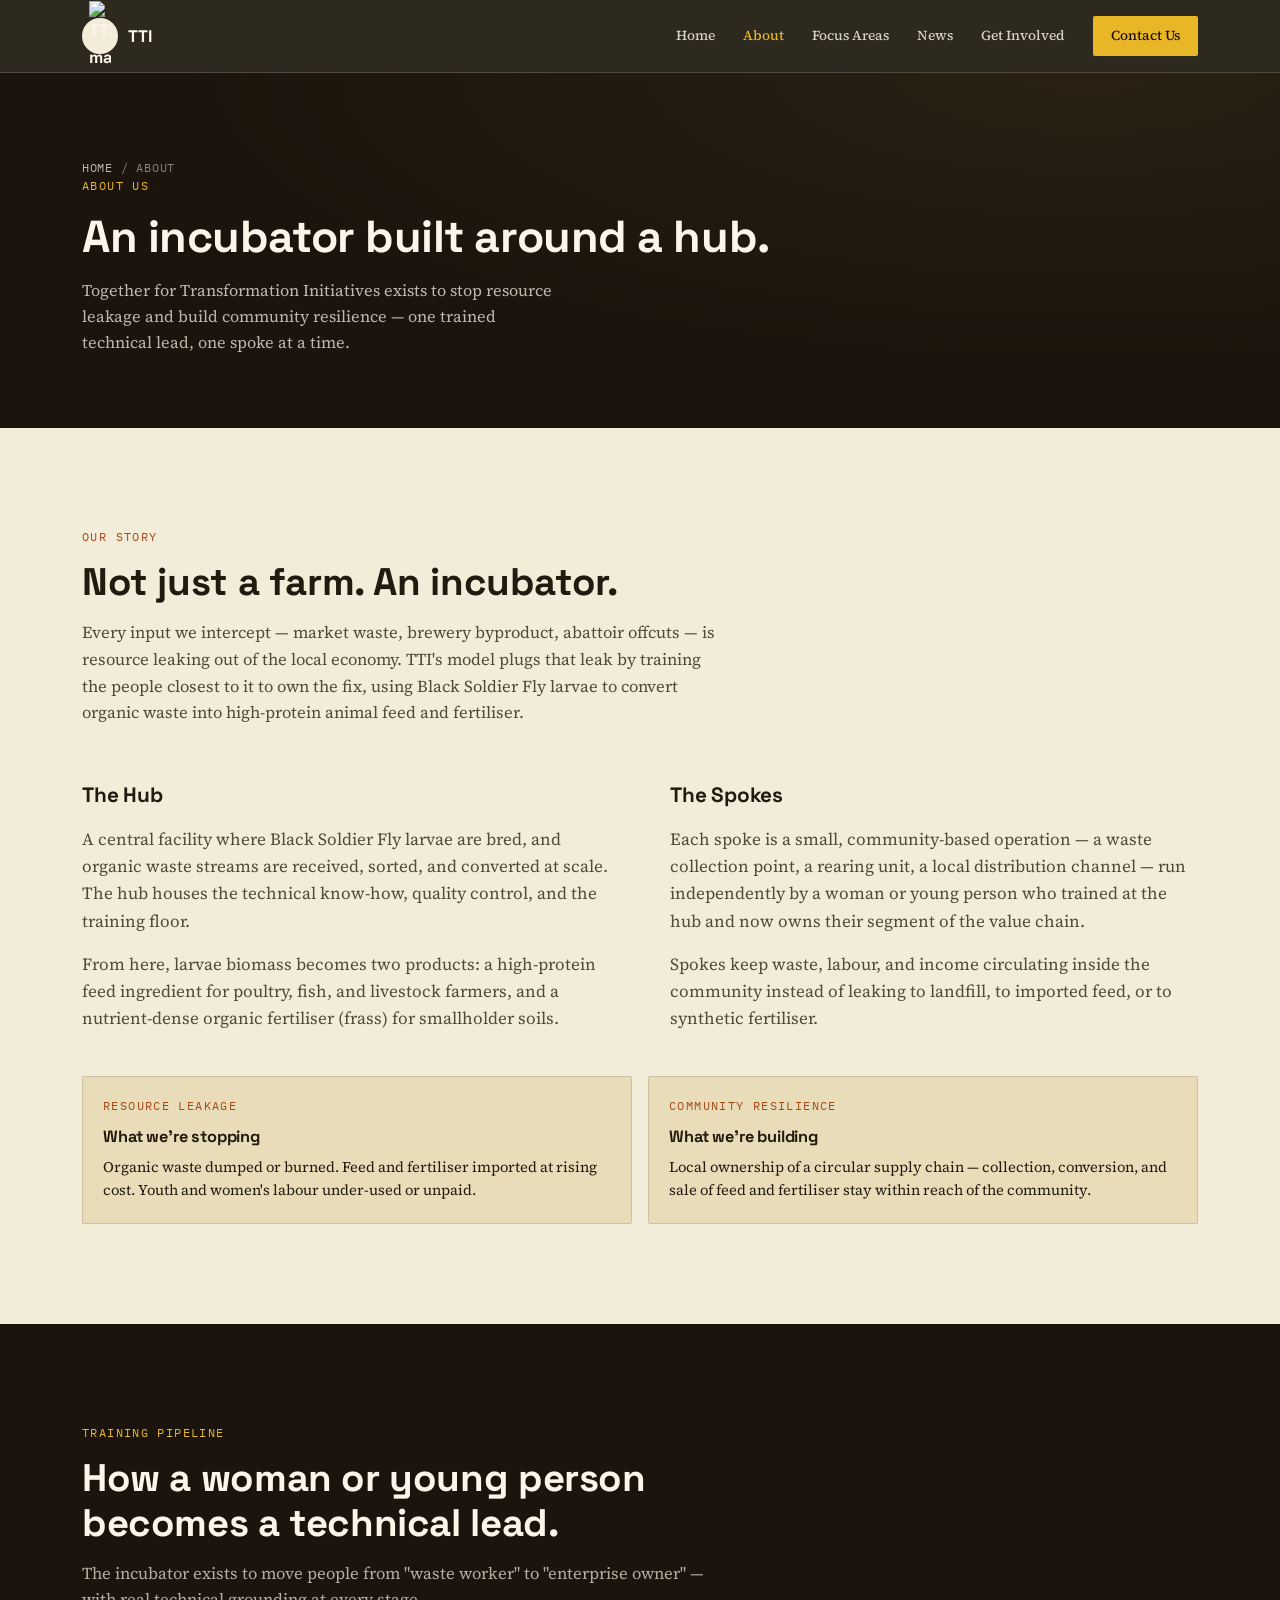
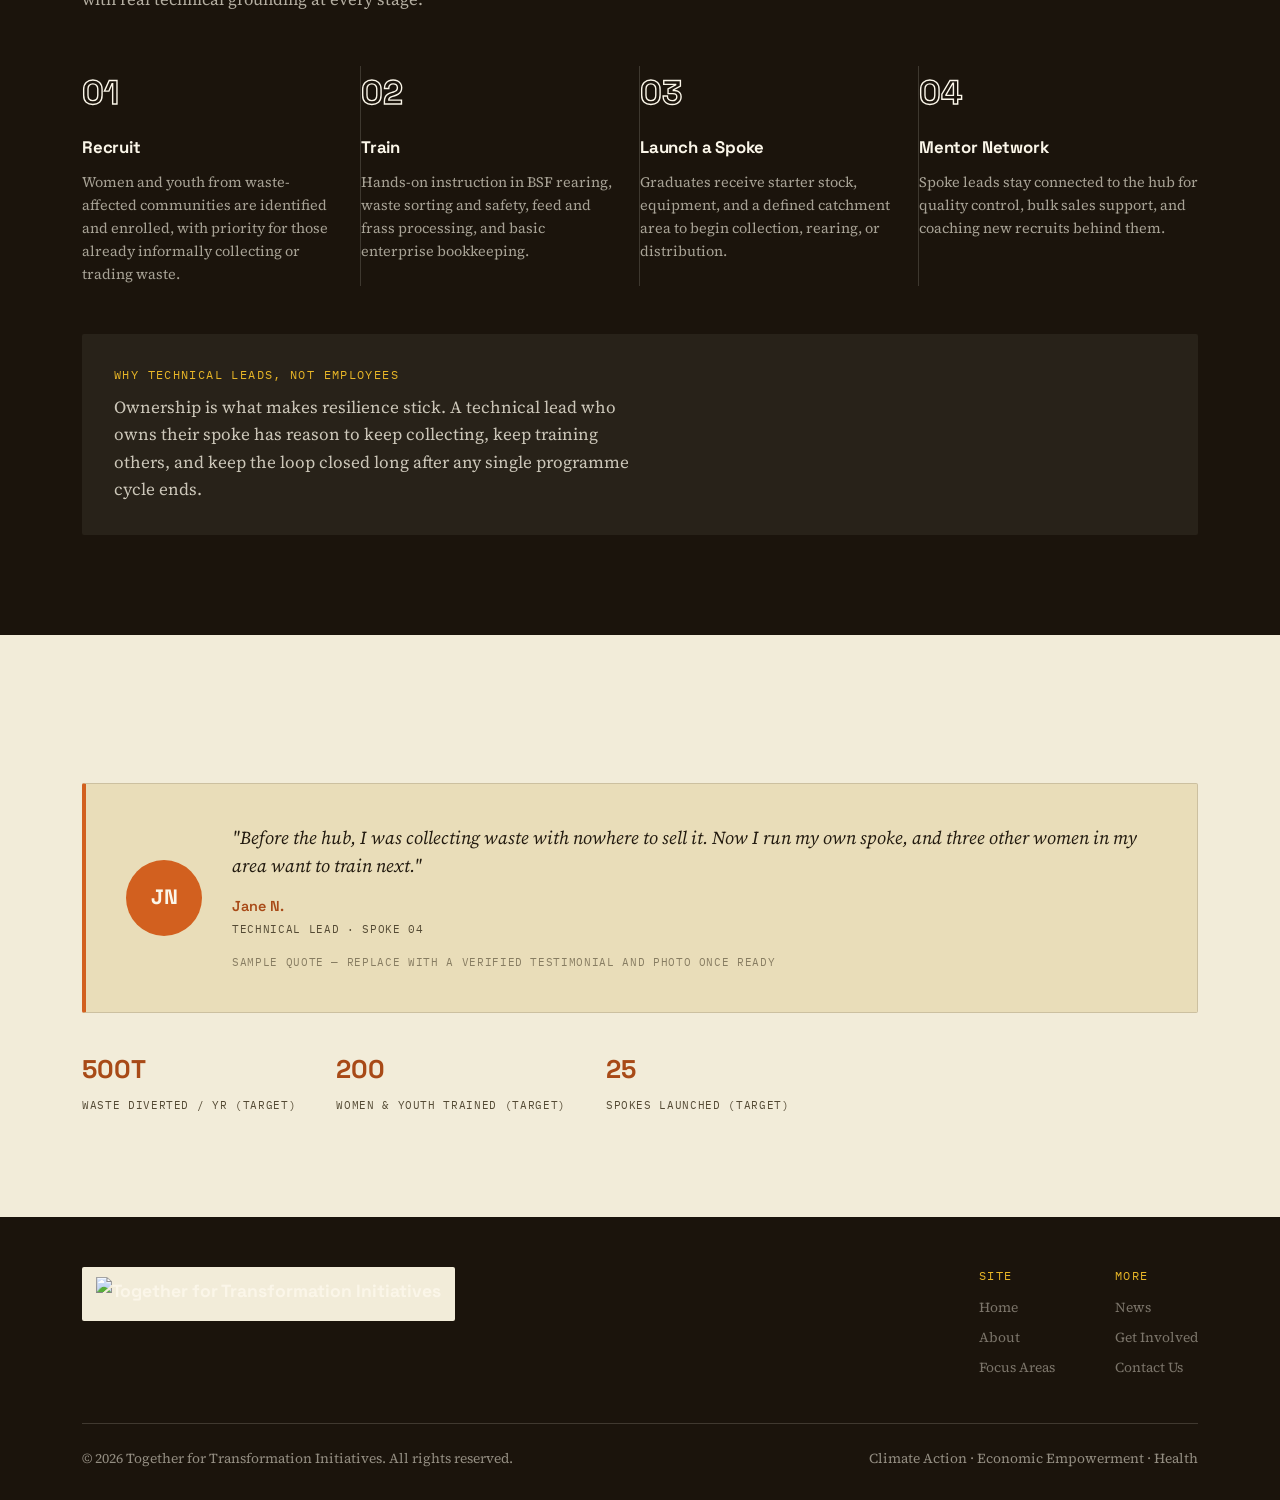
==== about.html @ a58166a5 "Add files via upload" ====
<!DOCTYPE html>
<html lang="en">
<head>
<meta charset="UTF-8">
<meta name="viewport" content="width=device-width, initial-scale=1.0">
<title>About Us | Together for Transformation Initiatives</title>
<meta name="description" content="TTI is a hub-and-spoke incubator training women and youth as technical leads in circular bio-economy enterprise.">
<link rel="stylesheet" href="styles.css">
</head>
<body>

<header class="site-nav">
  <div class="nav-inner">
    <a href="index.html" class="brand">
      <span class="mark-chip"><img src="assets/logo-icon-small.png" alt="TTI mark"></span>
      TTI
    </a>
    <button class="nav-toggle" id="navToggle" aria-label="Toggle menu">☰</button>
    <nav class="nav-links" id="navLinks">
      <a href="index.html" data-page="index.html">Home</a>
      <a href="about.html" data-page="about.html">About</a>
      <a href="focus-areas.html" data-page="focus-areas.html">Focus Areas</a>
      <a href="news.html" data-page="news.html">News</a>
      <a href="get-involved.html" data-page="get-involved.html">Get Involved</a>
      <a href="contact.html" data-page="contact.html" class="nav-cta">Contact Us</a>
    </nav>
  </div>
</header>

<section class="page-banner">
  <div class="wrap">
    <div class="crumb"><a href="index.html">Home</a><span>/</span><span>About</span></div>
    <span class="mono">About Us</span>
    <h1>An incubator built around a hub.</h1>
    <p>Together for Transformation Initiatives exists to stop resource leakage and build community resilience — one trained technical lead, one spoke at a time.</p>
  </div>
</section>

<!-- ================= MISSION ================= -->
<section class="pad">
  <div class="wrap">
    <div class="section-head reveal">
      <span class="mono">Our Story</span>
      <h2>Not just a farm. An incubator.</h2>
      <p>Every input we intercept — market waste, brewery byproduct, abattoir offcuts — is resource leaking out of the local economy. TTI's model plugs that leak by training the people closest to it to own the fix, using Black Soldier Fly larvae to convert organic waste into high-protein animal feed and fertiliser.</p>
    </div>

    <div class="model-grid">
      <div class="reveal">
        <h3>The Hub</h3>
        <p>A central facility where Black Soldier Fly larvae are bred, and organic waste streams are received, sorted, and converted at scale. The hub houses the technical know-how, quality control, and the training floor.</p>
        <p>From here, larvae biomass becomes two products: a high-protein feed ingredient for poultry, fish, and livestock farmers, and a nutrient-dense organic fertiliser (frass) for smallholder soils.</p>
      </div>
      <div class="reveal">
        <h3>The Spokes</h3>
        <p>Each spoke is a small, community-based operation — a waste collection point, a rearing unit, a local distribution channel — run independently by a woman or young person who trained at the hub and now owns their segment of the value chain.</p>
        <p>Spokes keep waste, labour, and income circulating inside the community instead of leaking to landfill, to imported feed, or to synthetic fertiliser.</p>
      </div>
    </div>

    <div class="hub-spoke-explain">
      <div class="mini-card reveal">
        <span class="mono">Resource Leakage</span>
        <h4>What we're stopping</h4>
        <p>Organic waste dumped or burned. Feed and fertiliser imported at rising cost. Youth and women's labour under-used or unpaid.</p>
      </div>
      <div class="mini-card reveal">
        <span class="mono">Community Resilience</span>
        <h4>What we're building</h4>
        <p>Local ownership of a circular supply chain — collection, conversion, and sale of feed and fertiliser stay within reach of the community.</p>
      </div>
    </div>
  </div>
</section>

<!-- ================= INCUBATOR ================= -->
<section class="pad process-dark" id="incubator">
  <div class="wrap">
    <div class="section-head reveal">
      <span class="mono">Training Pipeline</span>
      <h2>How a woman or young person becomes a technical lead.</h2>
      <p style="color:rgba(245,240,225,0.7);">The incubator exists to move people from "waste worker" to "enterprise owner" — with real technical grounding at every stage.</p>
    </div>

    <div class="stages" style="color:var(--cream-text);">
      <div class="stage reveal" style="border-color:var(--line-dark);">
        <span class="stage-num" style="-webkit-text-stroke-color:var(--cream-text);">01</span>
        <h4 style="color:var(--cream-text);">Recruit</h4>
        <p style="color:rgba(245,240,225,0.65);">Women and youth from waste-affected communities are identified and enrolled, with priority for those already informally collecting or trading waste.</p>
      </div>
      <div class="stage reveal" style="border-color:var(--line-dark);">
        <span class="stage-num" style="-webkit-text-stroke-color:var(--cream-text);">02</span>
        <h4 style="color:var(--cream-text);">Train</h4>
        <p style="color:rgba(245,240,225,0.65);">Hands-on instruction in BSF rearing, waste sorting and safety, feed and frass processing, and basic enterprise bookkeeping.</p>
      </div>
      <div class="stage reveal" style="border-color:var(--line-dark);">
        <span class="stage-num" style="-webkit-text-stroke-color:var(--cream-text);">03</span>
        <h4 style="color:var(--cream-text);">Launch a Spoke</h4>
        <p style="color:rgba(245,240,225,0.65);">Graduates receive starter stock, equipment, and a defined catchment area to begin collection, rearing, or distribution.</p>
      </div>
      <div class="stage reveal" style="border-color:transparent;">
        <span class="stage-num" style="-webkit-text-stroke-color:var(--cream-text);">04</span>
        <h4 style="color:var(--cream-text);">Mentor Network</h4>
        <p style="color:rgba(245,240,225,0.65);">Spoke leads stay connected to the hub for quality control, bulk sales support, and coaching new recruits behind them.</p>
      </div>
    </div>

    <div class="incubator-note reveal" style="background:rgba(245,240,225,0.06);">
      <div>
        <span class="mono">Why Technical Leads, Not Employees</span>
        <p>Ownership is what makes resilience stick. A technical lead who owns their spoke has reason to keep collecting, keep training others, and keep the loop closed long after any single programme cycle ends.</p>
      </div>
    </div>
  </div>
</section>

<!-- ================= TESTIMONIAL ================= -->
<section class="pad">
  <div class="wrap">
    <div class="testimonial reveal">
      <div class="testimonial-avatar">JN</div>
      <div>
        <blockquote>"Before the hub, I was collecting waste with nowhere to sell it. Now I run my own spoke, and three other women in my area want to train next."</blockquote>
        <cite>Jane N.</cite>
        <span class="role">Technical Lead · Spoke 04</span>
        <div class="testimonial-flag">Sample quote — replace with a verified testimonial and photo once ready</div>
      </div>
    </div>

    <div class="mini-stats reveal">
      <div><span class="num">500T</span><span class="lbl">Waste diverted / yr (target)</span></div>
      <div><span class="num">200</span><span class="lbl">Women & youth trained (target)</span></div>
      <div><span class="num">25</span><span class="lbl">Spokes launched (target)</span></div>
    </div>
  </div>
</section>

<footer>
  <div class="wrap">
    <div class="footer-top">
      <div class="footer-brand">
        <span class="chip"><img src="assets/logo-full-small.png" alt="Together for Transformation Initiatives"></span>
      </div>
      <div class="footer-cols">
        <div class="footer-col">
          <span class="mono">Site</span>
          <a href="index.html">Home</a>
          <a href="about.html">About</a>
          <a href="focus-areas.html">Focus Areas</a>
        </div>
        <div class="footer-col">
          <span class="mono">More</span>
          <a href="news.html">News</a>
          <a href="get-involved.html">Get Involved</a>
          <a href="contact.html">Contact Us</a>
        </div>
      </div>
    </div>
    <div class="footer-bottom">
      <span>© 2026 Together for Transformation Initiatives. All rights reserved.</span>
      <span>Climate Action · Economic Empowerment · Health</span>
    </div>
  </div>
</footer>

<script src="script.js"></script>
</body>
</html>
---- styles.css ----
@import url('https://fonts.googleapis.com/css2?family=Space+Grotesk:wght@500;600;700&family=Source+Serif+4:opsz,wght@8..60,400;8..60,500;8..60,600&family=IBM+Plex+Mono:wght@400;500&display=swap');

:root{
  --soil-black:#1B140C;
  --soil-brown:#3D2E1A;
  --oat:#F2ECD9;
  --oat-deep:#E9DDB9;
  --gold:#E8B627;
  --gold-deep:#C99413;
  --green:#3E8A4C;
  --green-deep:#2C6B38;
  --sienna:#D2601F;
  --sienna-deep:#A84A17;
  --cream-text:#FBF6E9;
  --ink:#221A0F;
  --ink-soft:#544A34;
  --line:rgba(34,26,15,0.14);
  --line-dark:rgba(251,246,233,0.16);
}

*{box-sizing:border-box;}
html{scroll-behavior:smooth;}
body{
  margin:0;
  background:var(--oat);
  color:var(--ink);
  font-family:'Source Serif 4', serif;
  font-size:17px;
  line-height:1.6;
  -webkit-font-smoothing:antialiased;
}
h1,h2,h3,h4,.display{
  font-family:'Space Grotesk', sans-serif;
  letter-spacing:-0.01em;
  margin:0;
  color:inherit;
}
.mono{
  font-family:'IBM Plex Mono', monospace;
  text-transform:uppercase;
  letter-spacing:0.12em;
  font-size:0.72rem;
}
a{color:inherit;text-decoration:none;}
img,svg{display:block;max-width:100%;}
.wrap{max-width:1180px;margin:0 auto;padding:0 32px;}
section{position:relative;}

/* ---------- NAV ---------- */
header.site-nav{
  position:sticky;top:0;z-index:100;
  background:rgba(30,24,16,0.92);
  backdrop-filter:blur(8px);
  border-bottom:1px solid var(--line-dark);
}
.nav-inner{
  max-width:1180px;margin:0 auto;padding:16px 32px;
  display:flex;align-items:center;justify-content:space-between;
  color:var(--cream-text);
}
.brand{display:flex;align-items:center;gap:10px;font-family:'Space Grotesk',sans-serif;font-weight:700;font-size:1.05rem;color:var(--cream-text);}
.brand .mark-chip{
  width:36px;height:36px;border-radius:50%;background:var(--oat);
  display:flex;align-items:center;justify-content:center;flex-shrink:0;
}
.brand .mark-chip img{width:22px;height:auto;}
.mark-chip-full{width:auto;height:auto;border-radius:2px;padding:8px 12px;background:var(--oat);}
.mark-chip-full img{height:26px;width:auto;}
@media(max-width:500px){.mark-chip-full img{height:22px;}}
.nav-links{display:flex;gap:28px;align-items:center;}
.nav-links a{font-size:0.86rem;font-weight:500;color:var(--cream-text);opacity:0.82;transition:opacity .2s;}
.nav-links a:hover{opacity:1;}
.nav-cta{
  background:var(--gold);color:var(--soil-black)!important;opacity:1!important;
  padding:9px 18px;border-radius:2px;font-weight:600;font-size:0.82rem;
}
.nav-toggle{display:none;background:none;border:none;color:var(--cream-text);font-size:1.4rem;cursor:pointer;}

@media(max-width:860px){
  .nav-links{
    position:fixed;top:64px;left:0;right:0;background:var(--soil-black);
    flex-direction:column;align-items:flex-start;padding:22px 32px 30px;
    gap:18px;border-bottom:1px solid var(--line-dark);
    transform:translateY(-130%);transition:transform .3s ease;
  }
  .nav-links.open{transform:translateY(0);}
  .nav-toggle{display:block;}
}

/* ---------- HERO ---------- */
.hero{
  background:radial-gradient(120% 100% at 80% 0%, #2A2114 0%, var(--soil-black) 60%);
  color:var(--cream-text);
  overflow:hidden;
}
.hero-inner{
  max-width:1180px;margin:0 auto;padding:88px 32px 80px;
  display:grid;grid-template-columns:1.05fr 0.95fr;gap:40px;align-items:center;
}
.eyebrow{
  color:var(--gold);display:flex;align-items:center;gap:10px;margin-bottom:22px;
}
.eyebrow::before{content:"";width:22px;height:1px;background:var(--gold);display:inline-block;}
.hero h1{
  font-size:clamp(2.3rem,4.4vw,3.6rem);
  font-weight:700;line-height:1.06;
  color:var(--cream-text);
}
.hero h1 em{
  font-style:normal;color:var(--gold);
}
.hero p.lede{
  font-family:'Source Serif 4',serif;font-size:1.12rem;line-height:1.65;
  color:rgba(245,240,225,0.82);margin-top:22px;max-width:46ch;
}
.hero-ctas{display:flex;gap:14px;margin-top:34px;flex-wrap:wrap;}
.btn{
  display:inline-flex;align-items:center;gap:8px;
  padding:14px 24px;font-family:'Space Grotesk',sans-serif;font-weight:600;font-size:0.9rem;
  border-radius:2px;cursor:pointer;border:1px solid transparent;transition:transform .18s,background .18s;
}
.btn:hover{transform:translateY(-1px);}
.btn-primary{background:var(--gold);color:var(--soil-black);}
.btn-primary:hover{background:#e3b937;}
.btn-ghost{border-color:rgba(245,240,225,0.35);color:var(--cream-text);}
.btn-ghost:hover{border-color:var(--gold);color:var(--gold);}
.btn-dark{background:var(--soil-black);color:var(--cream-text);}
.btn-dark:hover{background:#000;}

.hero-strip{
  margin-top:52px;display:flex;gap:36px;flex-wrap:wrap;
  border-top:1px solid var(--line-dark);padding-top:22px;
}
.hero-strip div{font-family:'IBM Plex Mono',monospace;}
.hero-strip .num{color:var(--gold);font-size:1.3rem;display:block;font-weight:500;}
.hero-strip .lbl{font-size:0.68rem;letter-spacing:0.08em;text-transform:uppercase;opacity:0.65;}

/* ---------- RADIAL DIAGRAM (signature element) ---------- */
.radial-wrap{position:relative;display:flex;align-items:center;justify-content:center;}
.radial-wrap svg{width:100%;height:auto;max-width:440px;}
.spoke-orbit{
  transform-origin:250px 250px;
  animation:spin 60s linear infinite;
}
.spoke-orbit.reverse{animation:spin-rev 80s linear infinite;}
@keyframes spin{from{transform:rotate(0deg);}to{transform:rotate(360deg);}}
@keyframes spin-rev{from{transform:rotate(360deg);}to{transform:rotate(0deg);}}
.spoke-node text, .hub-label{
  transform-box:fill-box;transform-origin:center;
}
.counter-rotate{animation:spin-rev 60s linear infinite;transform-origin:250px 250px;}
.counter-rotate.rev2{animation:spin 80s linear infinite;}

@media (prefers-reduced-motion:reduce){
  .spoke-orbit,.spoke-orbit.reverse,.counter-rotate,.counter-rotate.rev2{animation:none;}
}

@media(max-width:900px){
  .hero-inner{grid-template-columns:1fr;padding-top:56px;}
  .radial-wrap{order:-1;margin-bottom:8px;}
  .radial-wrap svg{max-width:300px;}
}

/* ---------- SECTION HEADERS ---------- */
.section-head{max-width:640px;margin-bottom:52px;}
.section-head .mono{color:var(--sienna-deep);margin-bottom:14px;display:block;}
.section-head h2{font-size:clamp(1.7rem,3vw,2.4rem);font-weight:700;line-height:1.15;}
.section-head p{margin-top:16px;color:var(--ink-soft);font-size:1.04rem;}
section.pad{padding:100px 0;}
section.pad.tight{padding:80px 0;}

/* ---------- MODEL / ABOUT ---------- */
.model-grid{display:grid;grid-template-columns:1fr 1fr;gap:60px;align-items:start;}
.model-grid p{margin:0 0 16px;color:var(--ink-soft);}
.model-grid h3{font-size:1.3rem;margin-bottom:14px;}
.hub-spoke-explain{
  display:grid;grid-template-columns:1fr 1fr;gap:16px;margin-top:28px;
}
.mini-card{
  background:var(--oat-deep);border:1px solid var(--line);padding:20px;border-radius:2px;
}
.mini-card .mono{color:var(--sienna-deep);margin-bottom:8px;display:block;}
.mini-card h4{font-size:1.02rem;margin-bottom:6px;}
.mini-card p{font-size:0.92rem;margin:0;}

@media(max-width:860px){
  .model-grid{grid-template-columns:1fr;}
  .hub-spoke-explain{grid-template-columns:1fr;}
}

/* ---------- PROCESS ---------- */
.process-dark{background:var(--soil-black);color:var(--cream-text);}
.process-dark .section-head .mono{color:var(--gold);}
.process-dark .section-head p{color:rgba(245,240,225,0.7);}
.process-flow{
  display:grid;grid-template-columns:repeat(5,1fr);gap:0;position:relative;margin-top:10px;
}
.process-flow::before{
  content:"";position:absolute;top:36px;left:5%;right:5%;height:1px;
  background:linear-gradient(90deg, transparent, var(--gold) 8%, var(--gold) 92%, transparent);
  z-index:0;
}
.flow-step{position:relative;z-index:1;padding:0 10px;text-align:center;}
.flow-icon{
  width:72px;height:72px;border-radius:50%;background:var(--soil-brown);
  border:1px solid rgba(212,168,40,0.4);
  display:flex;align-items:center;justify-content:center;margin:0 auto 20px;
}
.flow-icon svg{width:32px;height:32px;}
.flow-step h4{font-size:0.96rem;margin-bottom:8px;color:var(--cream-text);}
.flow-step p{font-size:0.84rem;color:rgba(245,240,225,0.62);margin:0;}
.flow-arrow{position:absolute;top:30px;right:-14px;color:var(--gold);font-size:1.1rem;z-index:2;}

@media(max-width:860px){
  .process-flow{grid-template-columns:1fr;gap:36px;}
  .process-flow::before{display:none;}
  .flow-arrow{display:none;}
}

/* ---------- PILLARS ---------- */
.pillars-grid{display:grid;grid-template-columns:repeat(3,1fr);gap:24px;}
.pillar-card{
  border-top:4px solid var(--pillar-color);
  background:var(--oat-deep);padding:34px 28px;border-radius:2px;
  display:flex;flex-direction:column;height:100%;
}
.pillar-card.climate{--pillar-color:var(--green);}
.pillar-card.economic{--pillar-color:var(--gold-deep);}
.pillar-card.health{--pillar-color:var(--sienna);}
.pillar-icon{width:44px;height:44px;margin-bottom:20px;color:var(--pillar-color);}
.pillar-card h3{font-size:1.22rem;margin-bottom:12px;}
.pillar-card p{color:var(--ink-soft);font-size:0.96rem;margin:0 0 18px;flex-grow:1;}
.pillar-tag{
  font-family:'IBM Plex Mono',monospace;font-size:0.7rem;text-transform:uppercase;letter-spacing:0.08em;
  color:var(--pillar-color);border-top:1px solid var(--line);padding-top:14px;
}
@media(max-width:860px){.pillars-grid{grid-template-columns:1fr;}}

.pillars-intersect{
  margin-top:40px;text-align:center;font-family:'IBM Plex Mono',monospace;font-size:0.82rem;
  color:var(--ink-soft);padding:18px;border:1px dashed var(--line);
}

/* ---------- INCUBATOR ---------- */
.stages{display:grid;grid-template-columns:repeat(4,1fr);gap:0;counter-reset:stage;}
.stage{
  position:relative;padding:0 24px 0 0;border-right:1px solid var(--line);
}
.stage:last-child{border-right:none;padding-right:0;}
.stage-num{
  font-family:'Space Grotesk',sans-serif;font-weight:700;font-size:2.1rem;
  color:var(--oat-deep);-webkit-text-stroke:1.4px var(--ink);color:transparent;
  margin-bottom:14px;display:block;
}
.stage h4{font-size:1.05rem;margin-bottom:10px;}
.stage p{font-size:0.9rem;color:var(--ink-soft);margin:0;}
@media(max-width:860px){
  .stages{grid-template-columns:1fr;gap:32px;}
  .stage{border-right:none;border-left:2px solid var(--gold-deep);padding-left:20px;padding-right:0;}
}

.incubator-note{
  margin-top:48px;background:var(--soil-black);color:var(--cream-text);
  padding:32px;border-radius:2px;display:flex;gap:24px;align-items:flex-start;flex-wrap:wrap;
}
.incubator-note .mono{color:var(--gold);display:block;margin-bottom:10px;}
.incubator-note p{margin:0;max-width:60ch;color:rgba(245,240,225,0.8);}

/* ---------- TESTIMONIAL ---------- */
.testimonial{
  margin-top:48px;background:var(--oat-deep);border:1px solid var(--line);border-left:4px solid var(--sienna);
  padding:40px;border-radius:2px;display:grid;grid-template-columns:auto 1fr;gap:30px;align-items:center;
}
.testimonial-avatar{
  width:76px;height:76px;border-radius:50%;flex-shrink:0;
  background:var(--sienna);color:var(--cream-text);
  display:flex;align-items:center;justify-content:center;
  font-family:'Space Grotesk',sans-serif;font-weight:700;font-size:1.3rem;
}
.testimonial blockquote{margin:0 0 14px;font-size:1.14rem;line-height:1.55;font-style:italic;color:var(--ink);}
.testimonial cite{font-style:normal;font-family:'Space Grotesk',sans-serif;font-weight:600;font-size:0.9rem;color:var(--sienna-deep);display:block;}
.testimonial .role{font-family:'IBM Plex Mono',monospace;font-size:0.7rem;text-transform:uppercase;letter-spacing:0.06em;color:var(--ink-soft);display:block;margin-top:3px;}
.testimonial-flag{
  margin-top:16px;font-family:'IBM Plex Mono',monospace;font-size:0.68rem;text-transform:uppercase;letter-spacing:0.06em;
  color:var(--ink-soft);opacity:0.65;
}
@media(max-width:700px){.testimonial{grid-template-columns:1fr;text-align:left;padding:28px;}}

/* ---------- HERO VIDEO SLOT ---------- */
.video-slot{
  margin-top:52px;border:1px dashed rgba(245,240,225,0.3);border-radius:2px;
  padding:22px 24px;display:flex;align-items:center;gap:18px;
  background:rgba(245,240,225,0.04);cursor:pointer;transition:border-color .2s,background .2s;
}
.video-slot:hover{border-color:var(--gold);background:rgba(212,168,40,0.06);}
.video-slot .play-badge{
  width:44px;height:44px;border-radius:50%;background:var(--gold);flex-shrink:0;
  display:flex;align-items:center;justify-content:center;
}
.video-slot .play-badge svg{width:16px;height:16px;margin-left:2px;}
.video-slot .vs-copy{display:flex;flex-direction:column;gap:2px;}
.video-slot .vs-copy strong{font-family:'Space Grotesk',sans-serif;font-size:0.94rem;color:var(--cream-text);font-weight:600;}
.video-slot .vs-copy span{font-family:'IBM Plex Mono',monospace;font-size:0.68rem;text-transform:uppercase;letter-spacing:0.06em;color:rgba(245,240,225,0.55);}

/* ---------- ACCORDION (Get Involved) ---------- */
.accordion{border-top:1px solid var(--line);}
.acc-item{border-bottom:1px solid var(--line);}
.acc-trigger{
  width:100%;background:none;border:none;cursor:pointer;
  display:flex;align-items:center;justify-content:space-between;gap:20px;
  padding:26px 4px;text-align:left;font-family:'Space Grotesk',sans-serif;
}
.acc-trigger .acc-left{display:flex;align-items:center;gap:18px;}
.acc-trigger .acc-tag{font-family:'IBM Plex Mono',monospace;font-size:0.68rem;text-transform:uppercase;letter-spacing:0.08em;color:var(--sienna-deep);width:110px;flex-shrink:0;}
.acc-trigger h3{font-size:1.12rem;font-weight:600;color:var(--ink);}
.acc-trigger .acc-icon{
  width:28px;height:28px;border-radius:50%;border:1px solid var(--line);flex-shrink:0;
  display:flex;align-items:center;justify-content:center;position:relative;transition:transform .25s ease,background .25s ease;
}
.acc-trigger .acc-icon::before,.acc-trigger .acc-icon::after{
  content:"";position:absolute;background:var(--ink);border-radius:1px;
}
.acc-trigger .acc-icon::before{width:10px;height:1.4px;}
.acc-trigger .acc-icon::after{width:1.4px;height:10px;transition:opacity .2s ease;}
.acc-item.open .acc-trigger .acc-icon{background:var(--sienna);border-color:var(--sienna);}
.acc-item.open .acc-trigger .acc-icon::before,.acc-item.open .acc-trigger .acc-icon::after{background:var(--cream-text);}
.acc-item.open .acc-trigger .acc-icon::after{opacity:0;}
.acc-panel{max-height:0;overflow:hidden;transition:max-height .35s ease;}
.acc-panel-inner{padding:0 4px 28px 128px;}
.acc-panel-inner p{color:var(--ink-soft);font-size:0.96rem;margin:0 0 14px;max-width:56ch;}
.acc-panel-inner a.link{font-family:'Space Grotesk',sans-serif;font-weight:600;font-size:0.86rem;color:var(--sienna);}
.acc-panel-inner a.link:hover{text-decoration:underline;}
@media(max-width:700px){
  .acc-trigger .acc-tag{width:78px;font-size:0.62rem;}
  .acc-panel-inner{padding:0 4px 24px 4px;}
}

/* ---------- IMPACT ---------- */
.impact{background:var(--soil-brown);color:var(--cream-text);}
.impact .section-head .mono{color:var(--gold);}
.impact .section-head p{color:rgba(245,240,225,0.72);}
.impact-grid{display:grid;grid-template-columns:repeat(4,1fr);gap:1px;background:var(--line-dark);border:1px solid var(--line-dark);}
.impact-cell{background:var(--soil-brown);padding:34px 26px;}
.impact-cell .num{
  font-family:'Space Grotesk',sans-serif;font-weight:700;font-size:2.4rem;color:var(--gold);
  display:block;line-height:1;
}
.impact-cell .lbl{font-family:'IBM Plex Mono',monospace;font-size:0.72rem;text-transform:uppercase;letter-spacing:0.08em;
  color:rgba(245,240,225,0.65);margin-top:12px;display:block;}
.impact-caption{margin-top:20px;font-size:0.8rem;color:rgba(245,240,225,0.5);font-family:'IBM Plex Mono',monospace;}
@media(max-width:860px){.impact-grid{grid-template-columns:1fr 1fr;}}

/* ---------- GET INVOLVED ---------- */
.involve-grid{display:grid;grid-template-columns:1fr 1fr 1fr;gap:24px;margin-bottom:60px;}
.involve-card{
  border:1px solid var(--line);padding:30px 26px;border-radius:2px;background:var(--oat-deep);
  transition:border-color .2s;
}
.involve-card:hover{border-color:var(--sienna);}
.involve-card .mono{color:var(--sienna-deep);display:block;margin-bottom:12px;}
.involve-card h3{font-size:1.14rem;margin-bottom:10px;}
.involve-card p{font-size:0.92rem;color:var(--ink-soft);margin:0 0 18px;}
.involve-card a.link{font-family:'Space Grotesk',sans-serif;font-weight:600;font-size:0.86rem;color:var(--sienna);}
.involve-card a.link:hover{text-decoration:underline;}
@media(max-width:860px){.involve-grid{grid-template-columns:1fr;}}

.contact-block{
  display:grid;grid-template-columns:1fr 1fr;gap:60px;background:var(--soil-black);color:var(--cream-text);
  padding:56px;border-radius:2px;
}
.contact-block h3{font-size:1.5rem;margin-bottom:16px;}
.contact-block p{color:rgba(245,240,225,0.72);margin:0 0 24px;max-width:46ch;}
.contact-info div{margin-bottom:16px;}
.contact-info .mono{color:var(--gold);display:block;margin-bottom:4px;}
form.contact-form{display:flex;flex-direction:column;gap:14px;}
form.contact-form input,form.contact-form textarea,form.contact-form select{
  background:rgba(245,240,225,0.06);border:1px solid rgba(245,240,225,0.25);
  color:var(--cream-text);padding:13px 14px;font-family:'Source Serif 4',serif;font-size:0.94rem;border-radius:2px;
}
form.contact-form label{font-family:'IBM Plex Mono',monospace;font-size:0.68rem;text-transform:uppercase;letter-spacing:0.08em;
  color:rgba(245,240,225,0.6);margin-bottom:4px;display:block;}
form.contact-form textarea{resize:vertical;min-height:90px;}
form.contact-form button{margin-top:6px;align-self:flex-start;}
@media(max-width:860px){.contact-block{grid-template-columns:1fr;padding:36px 26px;}}

/* ---------- FOOTER ---------- */
footer{background:var(--soil-black);color:rgba(245,240,225,0.55);padding:50px 0 30px;font-size:0.86rem;}
.footer-top{display:flex;justify-content:space-between;align-items:flex-start;flex-wrap:wrap;gap:30px;padding-bottom:36px;border-bottom:1px solid var(--line-dark);}
.footer-brand{font-family:'Space Grotesk',sans-serif;color:var(--cream-text);font-weight:700;font-size:1.1rem;display:flex;align-items:center;gap:14px;}
.footer-brand .chip{background:var(--oat);border-radius:2px;padding:10px 14px;display:flex;align-items:center;}
.footer-brand .chip img{height:34px;width:auto;display:block;}

/* ---------- GALLERY ---------- */
.gallery-wrap{position:relative;}
.gallery-grid{
  display:grid;grid-template-columns:1.3fr 1fr;grid-template-rows:1fr 1fr;gap:14px;
  height:560px;
}
.g-item{position:relative;overflow:hidden;border-radius:2px;background:var(--soil-brown);}
.g-item img{width:100%;height:100%;object-fit:cover;display:block;transition:transform .5s ease;}
.g-item:hover img{transform:scale(1.04);}
.g-main{grid-row:1 / 3;}
.g-caption{
  position:absolute;left:0;right:0;bottom:0;padding:22px 22px 18px;
  background:linear-gradient(to top, rgba(30,24,16,0.88), transparent);
  color:var(--cream-text);
}
.g-caption .mono{color:var(--gold);display:block;margin-bottom:6px;font-size:0.65rem;}
.g-caption p{margin:0;font-size:0.92rem;font-family:'Space Grotesk',sans-serif;font-weight:500;max-width:32ch;}
.g-badge{
  position:absolute;width:118px;height:118px;border-radius:50%;overflow:hidden;
  border:5px solid var(--oat);box-shadow:0 8px 24px rgba(0,0,0,0.25);
  right:-24px;bottom:-24px;z-index:5;
}
.g-badge img{width:100%;height:100%;object-fit:cover;}
@media(max-width:860px){
  .gallery-grid{grid-template-columns:1fr;grid-template-rows:none;height:auto;}
  .g-main{height:340px;grid-row:auto;}
  .g-item:not(.g-main){height:220px;}
  .g-badge{display:none;}
}
.footer-cols{display:flex;gap:60px;flex-wrap:wrap;}
.footer-col .mono{color:var(--gold);display:block;margin-bottom:12px;}
.footer-col a{display:block;margin-bottom:8px;opacity:0.8;}
.footer-col a:hover{opacity:1;color:var(--gold);}
.footer-bottom{padding-top:24px;display:flex;justify-content:space-between;flex-wrap:wrap;gap:10px;}

/* reveal on scroll */
.reveal{opacity:0;transform:translateY(18px);transition:opacity .7s ease,transform .7s ease;}
.reveal.in{opacity:1;transform:translateY(0);}
/* ---------- INNER PAGE BANNER ---------- */
.page-banner{
  background:radial-gradient(120% 140% at 85% 0%, #2A2114 0%, var(--soil-black) 60%);
  color:var(--cream-text);padding:64px 0 56px;
}
.page-banner .wrap{max-width:1180px;}
.page-banner .mono{color:var(--gold);margin-bottom:16px;display:block;}
.page-banner h1{font-size:clamp(2rem,3.6vw,2.8rem);font-weight:700;line-height:1.1;color:var(--cream-text);}
.page-banner p{margin-top:16px;color:rgba(245,240,225,0.75);max-width:60ch;font-size:1.02rem;}
.crumb{display:flex;gap:8px;align-items:center;margin-top:22px;font-family:'IBM Plex Mono',monospace;font-size:0.72rem;text-transform:uppercase;letter-spacing:0.06em;color:rgba(245,240,225,0.5);}
.crumb a{color:rgba(245,240,225,0.75);}
.crumb a:hover{color:var(--gold);}

/* ---------- NEWS ---------- */
.news-grid{display:grid;grid-template-columns:repeat(3,1fr);gap:26px;}
.news-card{background:var(--oat-deep);border:1px solid var(--line);border-radius:2px;overflow:hidden;display:flex;flex-direction:column;transition:border-color .2s;}
.news-card:hover{border-color:var(--sienna);}
.news-thumb{height:170px;background:var(--soil-brown);position:relative;overflow:hidden;}
.news-thumb img{width:100%;height:100%;object-fit:cover;}
.news-cat{
  position:absolute;top:14px;left:14px;background:var(--gold);color:var(--soil-black);
  font-family:'IBM Plex Mono',monospace;font-size:0.62rem;text-transform:uppercase;letter-spacing:0.06em;
  padding:5px 10px;border-radius:2px;font-weight:600;
}
.news-body{padding:22px 22px 24px;display:flex;flex-direction:column;flex-grow:1;}
.news-date{font-family:'IBM Plex Mono',monospace;font-size:0.68rem;text-transform:uppercase;letter-spacing:0.06em;color:var(--ink-soft);opacity:0.7;margin-bottom:10px;}
.news-body h3{font-size:1.08rem;margin-bottom:10px;line-height:1.3;}
.news-body p{font-size:0.9rem;color:var(--ink-soft);margin:0 0 16px;flex-grow:1;}
.news-body a.link{font-family:'Space Grotesk',sans-serif;font-weight:600;font-size:0.84rem;color:var(--sienna);}
.news-body a.link:hover{text-decoration:underline;}
@media(max-width:900px){.news-grid{grid-template-columns:1fr 1fr;}}
@media(max-width:640px){.news-grid{grid-template-columns:1fr;}}

.news-notice{
  background:var(--soil-black);color:var(--cream-text);padding:18px 24px;border-radius:2px;
  font-family:'IBM Plex Mono',monospace;font-size:0.76rem;margin-bottom:44px;display:flex;gap:12px;align-items:center;
}
.news-notice span.dot{width:8px;height:8px;border-radius:50%;background:var(--gold);flex-shrink:0;}

/* ---------- SHORT/LONG TERM (Home differentiator) ---------- */
.term-grid{display:grid;grid-template-columns:1fr 1fr;gap:24px;}
.term-card{padding:34px 30px;border-radius:2px;}
.term-card.short{background:var(--oat-deep);border-left:4px solid var(--gold-deep);}
.term-card.long{background:var(--soil-black);color:var(--cream-text);border-left:4px solid var(--green);}
.term-card .mono{display:block;margin-bottom:14px;}
.term-card.short .mono{color:var(--sienna-deep);}
.term-card.long .mono{color:var(--gold);}
.term-card h3{font-size:1.2rem;margin-bottom:12px;}
.term-card p{font-size:0.98rem;margin:0;}
.term-card.short p{color:var(--ink-soft);}
.term-card.long p{color:rgba(245,240,225,0.78);}
@media(max-width:860px){.term-grid{grid-template-columns:1fr;}}

/* ---------- CONTACT MAP ---------- */
.map-embed{border-radius:2px;overflow:hidden;border:1px solid var(--line-dark);height:340px;margin-top:40px;}
.map-embed iframe{width:100%;height:100%;border:0;filter:grayscale(0.3) contrast(1.05);}

/* ---------- SIMPLE STAT ROW (reusable) ---------- */
.mini-stats{display:flex;gap:40px;flex-wrap:wrap;margin-top:36px;}
.mini-stats div{font-family:'IBM Plex Mono',monospace;}
.mini-stats .num{color:var(--sienna-deep);font-size:1.6rem;font-weight:700;display:block;font-family:'Space Grotesk',sans-serif;}
.mini-stats .lbl{font-size:0.68rem;text-transform:uppercase;letter-spacing:0.06em;color:var(--ink-soft);}

/* ---------- FOCUS AREA DETAIL BLOCKS (About/Focus Areas pages) ---------- */
.detail-block{display:grid;grid-template-columns:1fr 1fr;gap:56px;align-items:center;padding:70px 0;border-bottom:1px solid var(--line);}
.detail-block:last-child{border-bottom:none;}
.detail-block.reverse{direction:rtl;}
.detail-block.reverse > *{direction:ltr;}
.detail-block h3{font-size:1.6rem;margin-bottom:16px;}
.detail-block p{color:var(--ink-soft);margin:0 0 14px;}
.detail-visual{
  background:var(--soil-black);border-radius:2px;aspect-ratio:4/3;
  display:flex;align-items:center;justify-content:center;padding:30px;
}
.detail-visual svg{width:100%;height:100%;max-width:280px;}
@media(max-width:860px){
  .detail-block,.detail-block.reverse{grid-template-columns:1fr;direction:ltr;padding:44px 0;}
}

/* Active nav link */
.nav-links a.active{opacity:1;color:var(--gold);}
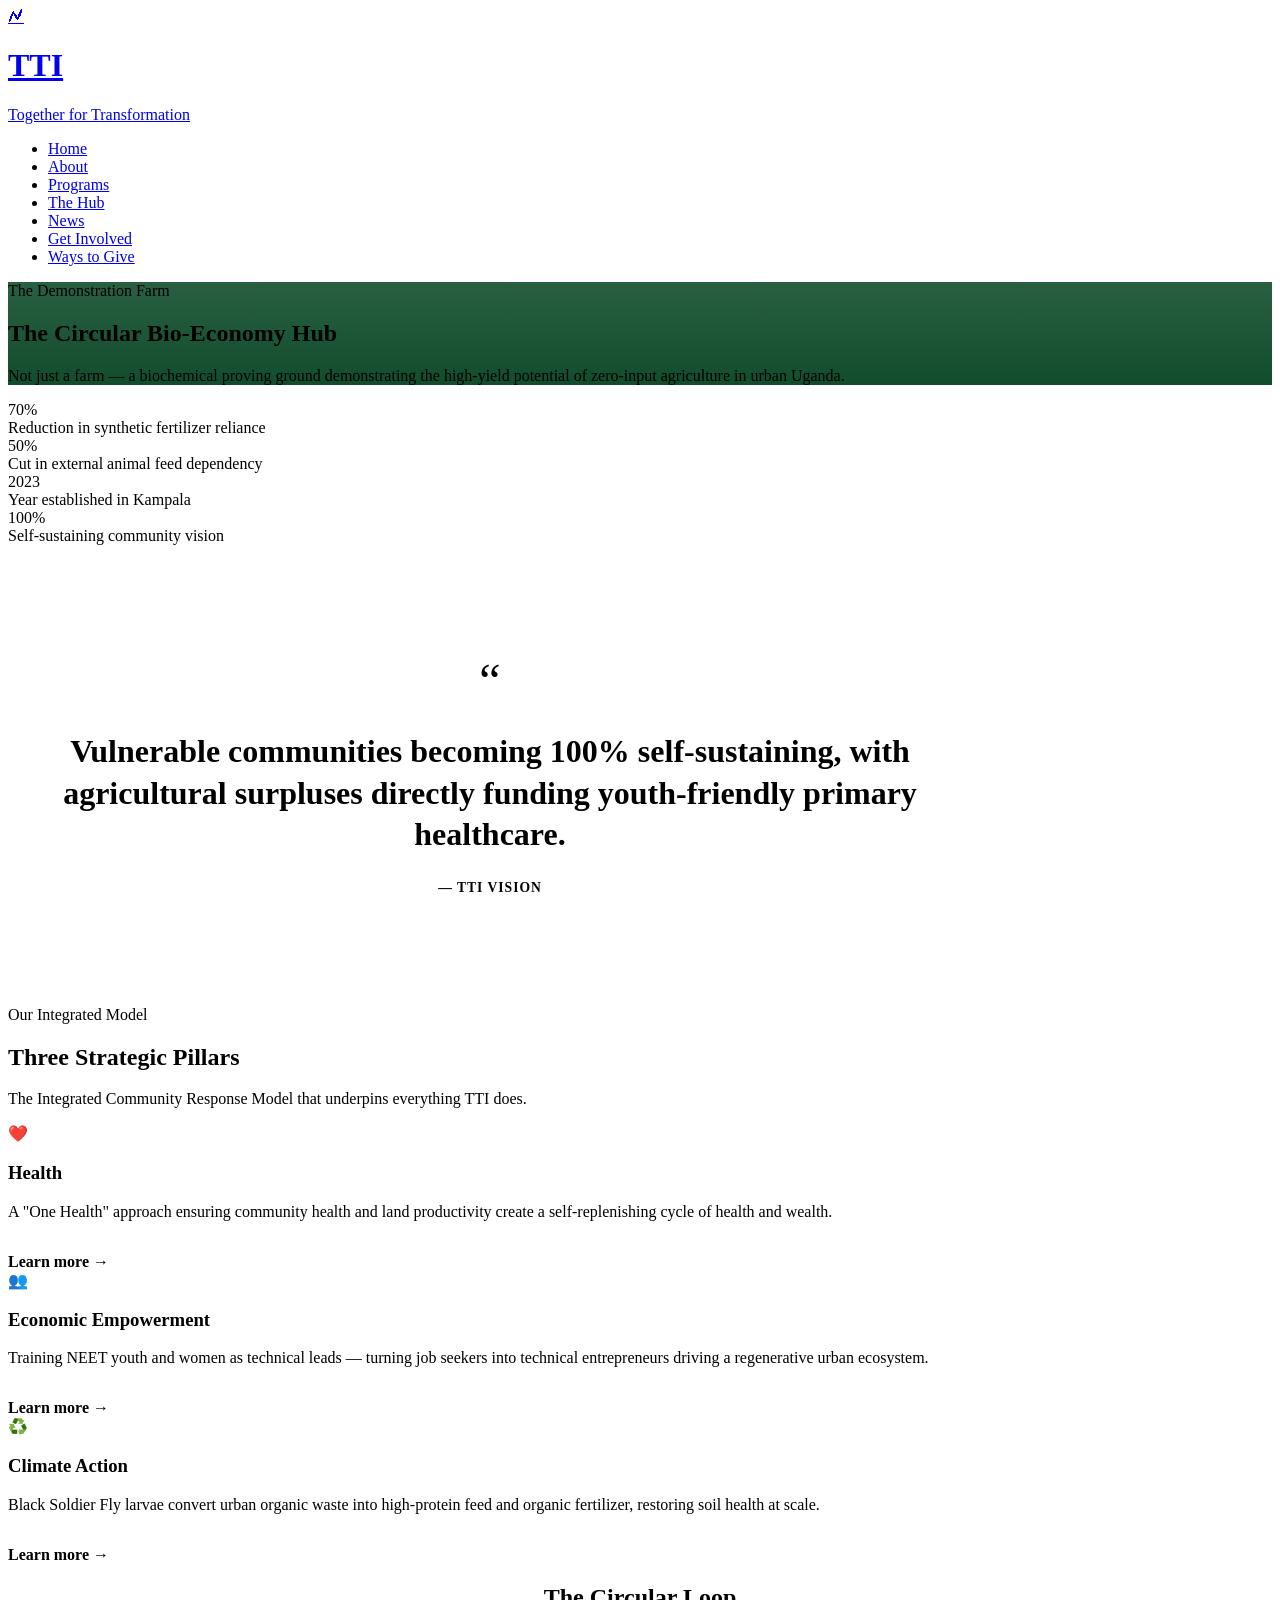
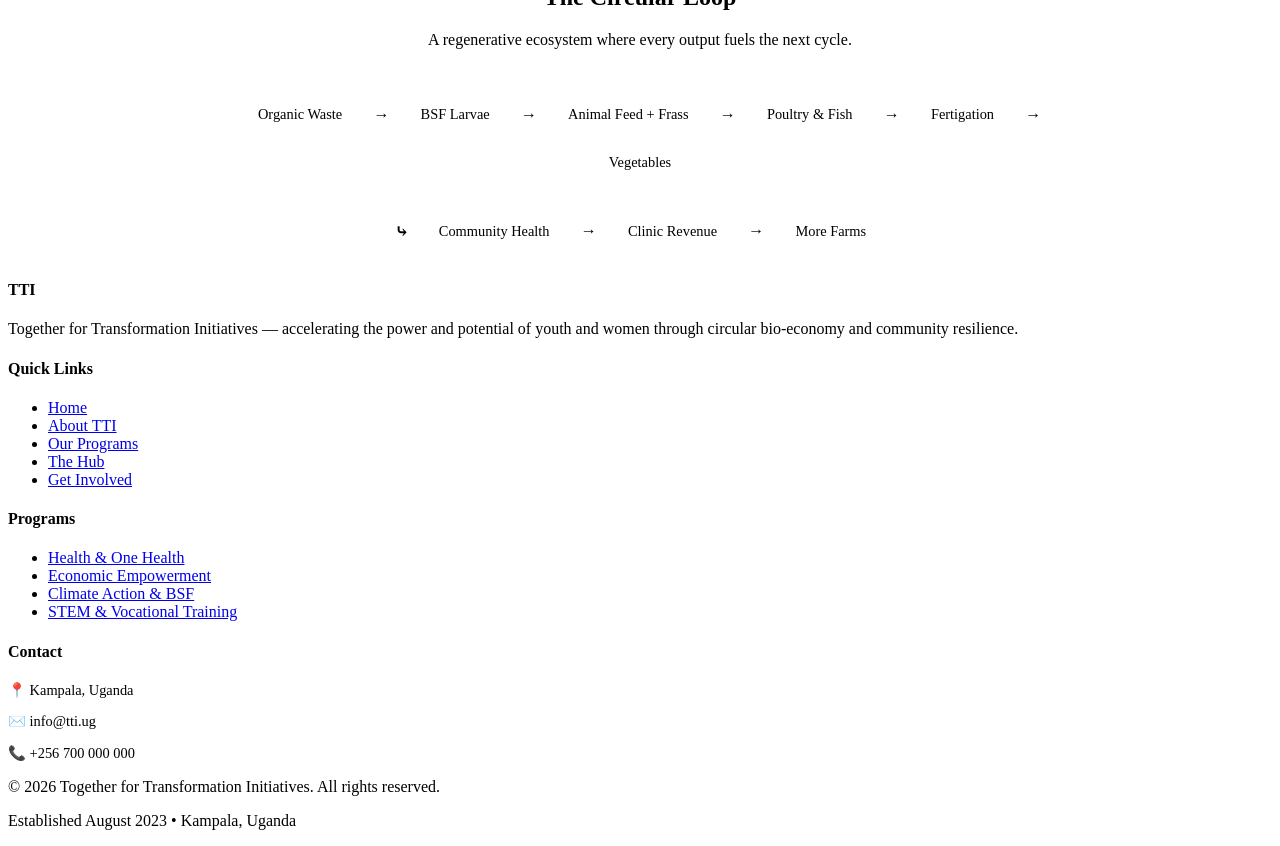
==== commit d707443a: "Update about.html" ====
--- a/about.html
+++ b/about.html
@@ -1,168 +1,179 @@
 <!DOCTYPE html>
 <html lang="en">
 <head>
-<meta charset="UTF-8">
-<meta name="viewport" content="width=device-width, initial-scale=1.0">
-<title>About Us | Together for Transformation Initiatives</title>
-<meta name="description" content="TTI is a hub-and-spoke incubator training women and youth as technical leads in circular bio-economy enterprise.">
-<link rel="stylesheet" href="styles.css">
+    <meta charset="UTF-8">
+    <meta name="viewport" content="width=device-width, initial-scale=1.0">
+    <title>TTI | The Circular Bio-Economy Hub</title>
+    <link rel="stylesheet" href="style.css">
 </head>
 <body>
 
-<header class="site-nav">
-  <div class="nav-inner">
-    <a href="index.html" class="brand">
-      <span class="mark-chip"><img src="assets/logo-icon-small.png" alt="TTI mark"></span>
-      TTI
-    </a>
-    <button class="nav-toggle" id="navToggle" aria-label="Toggle menu">☰</button>
-    <nav class="nav-links" id="navLinks">
-      <a href="index.html" data-page="index.html">Home</a>
-      <a href="about.html" data-page="about.html">About</a>
-      <a href="focus-areas.html" data-page="focus-areas.html">Focus Areas</a>
-      <a href="news.html" data-page="news.html">News</a>
-      <a href="get-involved.html" data-page="get-involved.html">Get Involved</a>
-      <a href="contact.html" data-page="contact.html" class="nav-cta">Contact Us</a>
-    </nav>
-  </div>
-</header>
+    <!-- Header Navigation -->
+    <header>
+        <div class="nav-container">
+            <a href="index.html" class="logo-block">
+                <div class="logo-circle">🗲</div>
+                <div class="logo-text">
+                    <h1>TTI</h1>
+                    <p>Together for Transformation</p>
+                </div>
+            </a>
+            <nav>
+                <ul>
+                    <li class="active"><a href="index.html">Home</a></li>
+                    <li><a href="about.html">About</a></li>
+                    <li><a href="programs.html">Programs</a></li>
+                    <li><a href="hub.html">The Hub</a></li>
+                    <li><a href="news.html">News</a></li>
+                    <li><a href="get-involved.html">Get Involved</a></li>
+                    <li><a href="get-involved.html" class="btn-give">Ways to Give</a></li>
+                </ul>
+            </nav>
+        </div>
+    </header>
 
-<section class="page-banner">
-  <div class="wrap">
-    <div class="crumb"><a href="index.html">Home</a><span>/</span><span>About</span></div>
-    <span class="mono">About Us</span>
-    <h1>An incubator built around a hub.</h1>
-    <p>Together for Transformation Initiatives exists to stop resource leakage and build community resilience — one trained technical lead, one spoke at a time.</p>
-  </div>
-</section>
+    <!-- Main Hero Block -->
+    <main>
+        <section class="hero-banner" style="background: linear-gradient(rgba(4,67,33,0.85), rgba(4,67,33,0.95)), url('farm-bg.jpg') center/cover;">
+            <div class="hero-inner">
+                <span class="badge">The Demonstration Farm</span>
+                <h2>The Circular Bio-Economy Hub</h2>
+                <p>Not just a farm — a biochemical proving ground demonstrating the high-yield potential of zero-input agriculture in urban Uganda.</p>
+            </div>
+        </section>
 
-<!-- ================= MISSION ================= -->
-<section class="pad">
-  <div class="wrap">
-    <div class="section-head reveal">
-      <span class="mono">Our Story</span>
-      <h2>Not just a farm. An incubator.</h2>
-      <p>Every input we intercept — market waste, brewery byproduct, abattoir offcuts — is resource leaking out of the local economy. TTI's model plugs that leak by training the people closest to it to own the fix, using Black Soldier Fly larvae to convert organic waste into high-protein animal feed and fertiliser.</p>
-    </div>
+        <!-- Metric Floating Bar -->
+        <div class="container">
+            <div class="metrics-row">
+                <div class="metric-card">
+                    <div class="metric-number">70%</div>
+                    <div class="metric-label">Reduction in synthetic fertilizer reliance</div>
+                </div>
+                <div class="metric-card">
+                    <div class="metric-number">50%</div>
+                    <div class="metric-label">Cut in external animal feed dependency</div>
+                </div>
+                <div class="metric-card">
+                    <div class="metric-number">2023</div>
+                    <div class="metric-label">Year established in Kampala</div>
+                </div>
+                <div class="metric-card">
+                    <div class="metric-number">100%</div>
+                    <div class="metric-label">Self-sustaining community vision</div>
+                </div>
+            </div>
+        </div>
 
-    <div class="model-grid">
-      <div class="reveal">
-        <h3>The Hub</h3>
-        <p>A central facility where Black Soldier Fly larvae are bred, and organic waste streams are received, sorted, and converted at scale. The hub houses the technical know-how, quality control, and the training floor.</p>
-        <p>From here, larvae biomass becomes two products: a high-protein feed ingredient for poultry, fish, and livestock farmers, and a nutrient-dense organic fertiliser (frass) for smallholder soils.</p>
-      </div>
-      <div class="reveal">
-        <h3>The Spokes</h3>
-        <p>Each spoke is a small, community-based operation — a waste collection point, a rearing unit, a local distribution channel — run independently by a woman or young person who trained at the hub and now owns their segment of the value chain.</p>
-        <p>Spokes keep waste, labour, and income circulating inside the community instead of leaking to landfill, to imported feed, or to synthetic fertiliser.</p>
-      </div>
-    </div>
+        <!-- Vision Manifesto Blockquote -->
+        <section class="canvas-bg" style="text-align: center; padding: 7rem 2rem 5rem;">
+            <div class="container" style="max-width: 900px;">
+                <span style="font-size: 3rem; color: var(--accent); line-height: 1;">“</span>
+                <h2 style="font-size: 2rem; font-weight: 700; color: var(--primary); margin-bottom: 1.5rem; line-height: 1.3;">
+                    Vulnerable communities becoming 100% self-sustaining, with agricultural surpluses directly funding youth-friendly primary healthcare.
+                </h2>
+                <p style="text-transform: uppercase; font-size: 0.85rem; font-weight: 700; color: var(--text-muted); letter-spacing: 1px;">— TTI Vision</p>
+            </div>
+        </section>
 
-    <div class="hub-spoke-explain">
-      <div class="mini-card reveal">
-        <span class="mono">Resource Leakage</span>
-        <h4>What we're stopping</h4>
-        <p>Organic waste dumped or burned. Feed and fertiliser imported at rising cost. Youth and women's labour under-used or unpaid.</p>
-      </div>
-      <div class="mini-card reveal">
-        <span class="mono">Community Resilience</span>
-        <h4>What we're building</h4>
-        <p>Local ownership of a circular supply chain — collection, conversion, and sale of feed and fertiliser stay within reach of the community.</p>
-      </div>
-    </div>
-  </div>
-</section>
+        <!-- Strategic Pillars Matrix -->
+        <section class="container">
+            <div class="section-title-centered">
+                <p>Our Integrated Model</p>
+                <h2>Three Strategic Pillars</h2>
+                <p style="color:var(--text-muted); text-transform:none; font-weight:400; margin-top:0.5rem;">The Integrated Community Response Model that underpins everything TTI does.</p>
+            </div>
+            <div class="grid-cards-3">
+                <div class="white-card">
+                    <div class="card-icon">❤️</div>
+                    <h3>Health</h3>
+                    <p>A "One Health" approach ensuring community health and land productivity create a self-replenishing cycle of health and wealth.</p>
+                    <a href="programs.html" style="color: var(--primary-light); font-weight: 600; text-decoration: none; display: inline-block; margin-top: 1rem;">Learn more →</a>
+                </div>
+                <div class="white-card">
+                    <div class="card-icon">👥</div>
+                    <h3>Economic Empowerment</h3>
+                    <p>Training NEET youth and women as technical leads — turning job seekers into technical entrepreneurs driving a regenerative urban ecosystem.</p>
+                    <a href="programs.html" style="color: var(--primary-light); font-weight: 600; text-decoration: none; display: inline-block; margin-top: 1rem;">Learn more →</a>
+                </div>
+                <div class="white-card">
+                    <div class="card-icon">♻️</div>
+                    <h3>Climate Action</h3>
+                    <p>Black Soldier Fly larvae convert urban organic waste into high-protein feed and organic fertilizer, restoring soil health at scale.</p>
+                    <a href="programs.html" style="color: var(--primary-light); font-weight: 600; text-decoration: none; display: inline-block; margin-top: 1rem;">Learn more →</a>
+                </div>
+            </div>
+        </section>
 
-<!-- ================= INCUBATOR ================= -->
-<section class="pad process-dark" id="incubator">
-  <div class="wrap">
-    <div class="section-head reveal">
-      <span class="mono">Training Pipeline</span>
-      <h2>How a woman or young person becomes a technical lead.</h2>
-      <p style="color:rgba(245,240,225,0.7);">The incubator exists to move people from "waste worker" to "enterprise owner" — with real technical grounding at every stage.</p>
-    </div>
+        <!-- Dynamic Circular Flow Visualizer Map -->
+        <section class="canvas-bg" style="text-align: center;">
+            <div class="container">
+                <div class="section-title-centered" style="margin-bottom: 3rem;">
+                    <h2>The Circular Loop</h2>
+                    <p style="color: var(--text-muted); text-transform: none; font-weight: 400; margin-top: 0.5rem;">A regenerative ecosystem where every output fuels the next cycle.</p>
+                </div>
+                
+                <style>
+                    .loop-container { display: flex; flex-wrap: wrap; justify-content: center; gap: 0.75rem; align-items: center; max-width: 900px; margin: 0 auto 2rem; }
+                    .loop-node { background: var(--primary); color: var(--white); padding: 0.6rem 1.2rem; border-radius: 50px; font-size: 0.9rem; font-weight: 500; }
+                    .loop-arrow { color: var(--accent); font-weight: bold; }
+                </style>
 
-    <div class="stages" style="color:var(--cream-text);">
-      <div class="stage reveal" style="border-color:var(--line-dark);">
-        <span class="stage-num" style="-webkit-text-stroke-color:var(--cream-text);">01</span>
-        <h4 style="color:var(--cream-text);">Recruit</h4>
-        <p style="color:rgba(245,240,225,0.65);">Women and youth from waste-affected communities are identified and enrolled, with priority for those already informally collecting or trading waste.</p>
-      </div>
-      <div class="stage reveal" style="border-color:var(--line-dark);">
-        <span class="stage-num" style="-webkit-text-stroke-color:var(--cream-text);">02</span>
-        <h4 style="color:var(--cream-text);">Train</h4>
-        <p style="color:rgba(245,240,225,0.65);">Hands-on instruction in BSF rearing, waste sorting and safety, feed and frass processing, and basic enterprise bookkeeping.</p>
-      </div>
-      <div class="stage reveal" style="border-color:var(--line-dark);">
-        <span class="stage-num" style="-webkit-text-stroke-color:var(--cream-text);">03</span>
-        <h4 style="color:var(--cream-text);">Launch a Spoke</h4>
-        <p style="color:rgba(245,240,225,0.65);">Graduates receive starter stock, equipment, and a defined catchment area to begin collection, rearing, or distribution.</p>
-      </div>
-      <div class="stage reveal" style="border-color:transparent;">
-        <span class="stage-num" style="-webkit-text-stroke-color:var(--cream-text);">04</span>
-        <h4 style="color:var(--cream-text);">Mentor Network</h4>
-        <p style="color:rgba(245,240,225,0.65);">Spoke leads stay connected to the hub for quality control, bulk sales support, and coaching new recruits behind them.</p>
-      </div>
-    </div>
+                <div class="loop-container">
+                    <div class="loop-node">Organic Waste</div> <div class="loop-arrow">→</div>
+                    <div class="loop-node">BSF Larvae</div> <div class="loop-arrow">→</div>
+                    <div class="loop-node">Animal Feed + Frass</div> <div class="loop-arrow">→</div>
+                    <div class="loop-node">Poultry & Fish</div> <div class="loop-arrow">→</div>
+                    <div class="loop-node">Fertigation</div> <div class="loop-arrow">→</div>
+                    <div class="loop-node">Vegetables</div>
+                </div>
+                <div class="loop-container">
+                    <div class="loop-arrow">⤷</div>
+                    <div class="loop-node" style="background-color: var(--primary-light);">Community Health</div> <div class="loop-arrow">→</div>
+                    <div class="loop-node" style="background-color: var(--primary-light);">Clinic Revenue</div> <div class="loop-arrow">→</div>
+                    <div class="loop-node" style="background-color: var(--primary-light);">More Farms</div>
+                </div>
+            </div>
+        </section>
+    </main>
 
-    <div class="incubator-note reveal" style="background:rgba(245,240,225,0.06);">
-      <div>
-        <span class="mono">Why Technical Leads, Not Employees</span>
-        <p>Ownership is what makes resilience stick. A technical lead who owns their spoke has reason to keep collecting, keep training others, and keep the loop closed long after any single programme cycle ends.</p>
-      </div>
-    </div>
-  </div>
-</section>
+    <!-- Unified Footer Layout -->
+    <footer>
+        <div class="footer-grid">
+            <div class="footer-brand">
+                <h4>TTI</h4>
+                <p>Together for Transformation Initiatives — accelerating the power and potential of youth and women through circular bio-economy and community resilience.</p>
+            </div>
+            <div class="footer-col">
+                <h4>Quick Links</h4>
+                <ul>
+                    <li><a href="index.html">Home</a></li>
+                    <li><a href="about.html">About TTI</a></li>
+                    <li><a href="programs.html">Our Programs</a></li>
+                    <li><a href="hub.html">The Hub</a></li>
+                    <li><a href="get-involved.html">Get Involved</a></li>
+                </ul>
+            </div>
+            <div class="footer-col">
+                <h4>Programs</h4>
+                <ul>
+                    <li><a href="programs.html">Health & One Health</a></li>
+                    <li><a href="programs.html">Economic Empowerment</a></li>
+                    <li><a href="programs.html">Climate Action & BSF</a></li>
+                    <li><a href="programs.html">STEM & Vocational Training</a></li>
+                </ul>
+            </div>
+            <div class="footer-col">
+                <h4>Contact</h4>
+                <p style="font-size:0.9rem; margin-bottom:0.5rem;">📍 Kampala, Uganda</p>
+                <p style="font-size:0.9rem; margin-bottom:0.5rem;">✉️ info@tti.ug</p>
+                <p style="font-size:0.9rem;">📞 +256 700 000 000</p>
+            </div>
+        </div>
+        <div class="footer-bottom">
+            <p>&copy; 2026 Together for Transformation Initiatives. All rights reserved.</p>
+            <p>Established August 2023 • Kampala, Uganda</p>
+        </div>
+    </footer>
 
-<!-- ================= TESTIMONIAL ================= -->
-<section class="pad">
-  <div class="wrap">
-    <div class="testimonial reveal">
-      <div class="testimonial-avatar">JN</div>
-      <div>
-        <blockquote>"Before the hub, I was collecting waste with nowhere to sell it. Now I run my own spoke, and three other women in my area want to train next."</blockquote>
-        <cite>Jane N.</cite>
-        <span class="role">Technical Lead · Spoke 04</span>
-        <div class="testimonial-flag">Sample quote — replace with a verified testimonial and photo once ready</div>
-      </div>
-    </div>
-
-    <div class="mini-stats reveal">
-      <div><span class="num">500T</span><span class="lbl">Waste diverted / yr (target)</span></div>
-      <div><span class="num">200</span><span class="lbl">Women & youth trained (target)</span></div>
-      <div><span class="num">25</span><span class="lbl">Spokes launched (target)</span></div>
-    </div>
-  </div>
-</section>
-
-<footer>
-  <div class="wrap">
-    <div class="footer-top">
-      <div class="footer-brand">
-        <span class="chip"><img src="assets/logo-full-small.png" alt="Together for Transformation Initiatives"></span>
-      </div>
-      <div class="footer-cols">
-        <div class="footer-col">
-          <span class="mono">Site</span>
-          <a href="index.html">Home</a>
-          <a href="about.html">About</a>
-          <a href="focus-areas.html">Focus Areas</a>
-        </div>
-        <div class="footer-col">
-          <span class="mono">More</span>
-          <a href="news.html">News</a>
-          <a href="get-involved.html">Get Involved</a>
-          <a href="contact.html">Contact Us</a>
-        </div>
-      </div>
-    </div>
-    <div class="footer-bottom">
-      <span>© 2026 Together for Transformation Initiatives. All rights reserved.</span>
-      <span>Climate Action · Economic Empowerment · Health</span>
-    </div>
-  </div>
-</footer>
-
-<script src="script.js"></script>
 </body>
 </html>
